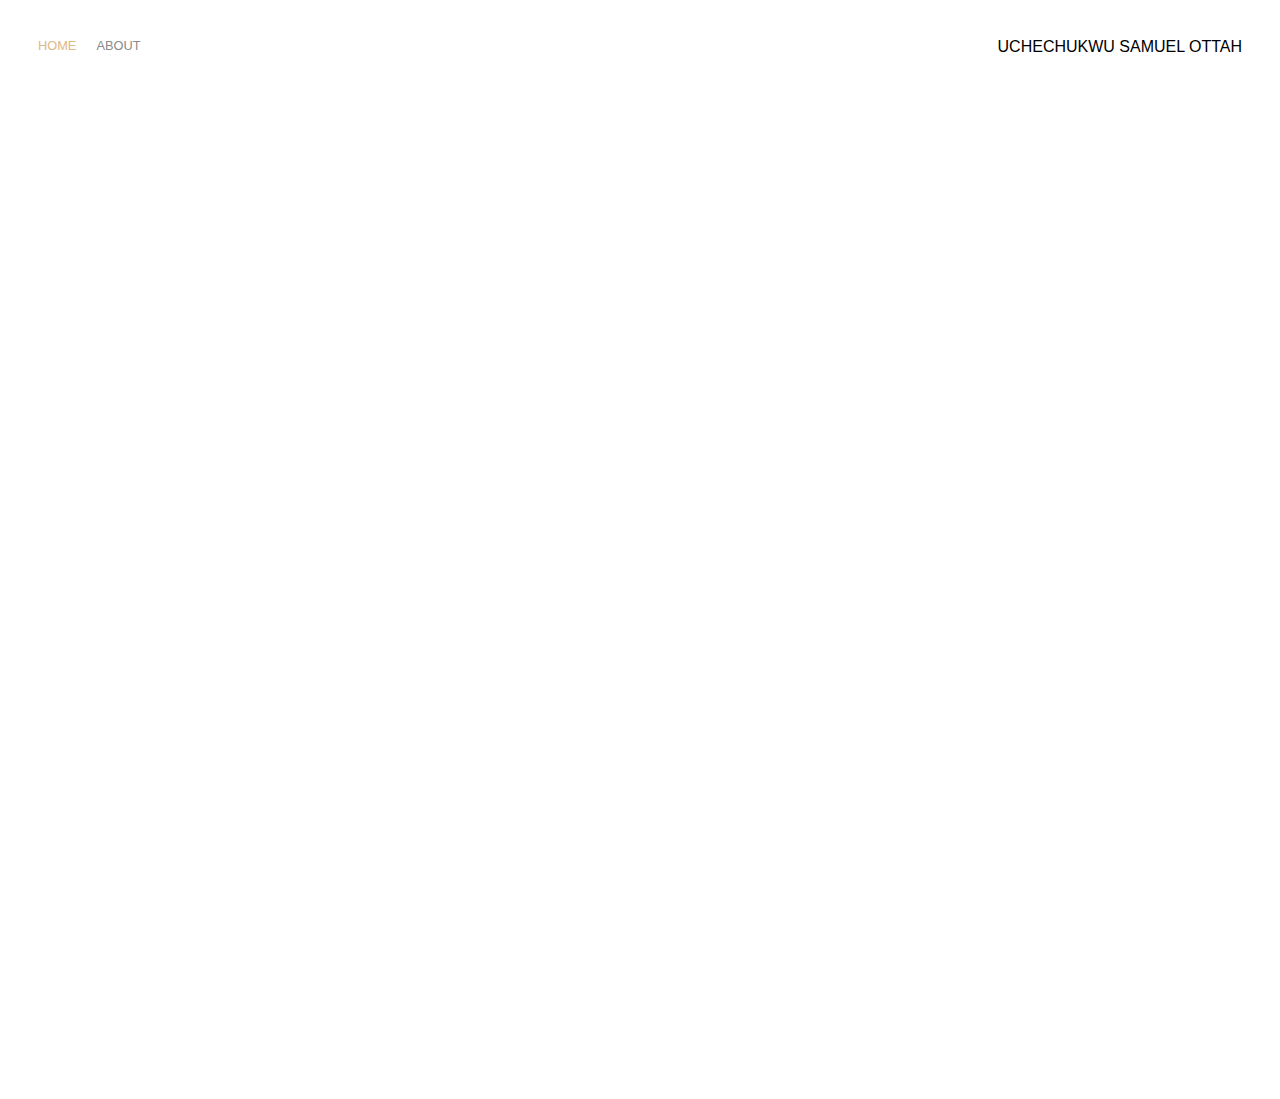
==== index.html @ 54ed7706 "Index page" ====
<!DOCTYPE html>
<html>
    <head>
        <meta charset="utf-8">
        <title>Homepage</title>
        <link rel="stylesheet" href="style.css">
    </head>
    <body>
        <div class="container">
            <div class="nav-wrapper">
                <div class="left-side">
                    <div class="nav-link-wrapper active-nav-link">
                        <a href="index.html">Home</a>
                    </div>
                    
                    <div class="nav-link-wrapper">
                        <a href="about.html">About</a>
                    </div>
                </div>

                
               <div class="right-side">
                   <div class="brand">
                        <div>UCHECHUKWU SAMUEL OTTAH</div>
                   </div>
                    
               </div>
            </div>



            <div class="content-wrapper">
                <div class="portfolio-items-wrapper">

                    <div class="portfolio-item-wrapper">
                        <div class="portfolio-img-background" style="background-image:url(images/img3.jpg);"></div>

                        <div class="img-text-wrapper">
                            <div class="logo-wrapper">
                                <img src="images/logos/quip.png" alt="">
                            </div>

                            <div class="subtitle">
                                Built by cee_note
                            </div>
                        </div>
                    </div>


                    <div class="portfolio-item-wrapper">
                        <div class="portfolio-img-background" style="background-image:url(images/img2.jpg);"></div>

                        <div class="img-text-wrapper">
                            <div class="logo-wrapper">
                                <img src="images/logos/quip.png" alt="">
                            </div>

                            <div class="subtitle">
                                Built by cee_note
                            </div>
                        </div>
                    </div>


                    <div class="portfolio-item-wrapper">
                        <div class="portfolio-img-background" style="background-image:url(images/img4.jpg);"></div>

                        <div class="img-text-wrapper">
                            <div class="logo-wrapper">
                                <img src="images/logos/quip.png" alt="">
                            </div>

                            <div class="subtitle">
                                Built by cee_note
                            </div>
                        </div>
                    </div>


                    <div class="portfolio-item-wrapper">
                        <div class="portfolio-img-background" style="background-image:url(images/img7.jpg);"></div>

                        <div class="img-text-wrapper">
                            <div class="logo-wrapper">
                                <img src="images/logos/quip.png" alt="">
                            </div>

                            <div class="subtitle">
                                Built by cee_note
                            </div>
                        </div>
                    </div>


                    <div class="portfolio-item-wrapper">
                        <div class="portfolio-img-background" style="background-image:url(images/img5.jpg);"></div>

                        <div class="img-text-wrapper">
                            <div class="logo-wrapper">
                                <img src="images/logos/quip.png" alt="">
                            </div>

                            <div class="subtitle">
                                Built by cee_note
                            </div>
                        </div>
                    </div>


                    <div class="portfolio-item-wrapper">
                        <div class="portfolio-img-background" style="background-image:url(images/img6.jpg);"></div>

                        <div class="img-text-wrapper">
                            <div class="logo-wrapper">
                                <img src="images/logos/quip.png" alt="">
                            </div>

                            <div class="subtitle">
                                Built by cee_note
                            </div>
                        </div>
                    </div>


                </div>
            </div>

            
        </div>
    </body>
    <script>
        const portfolioItems = document.querySelectorAll('.portfolio-item-wrapper')

        portfolioItems.forEach(portfolioItem => {
            portfolioItem.addEventListener('mouseover', () => {
                console.log(portfolioItem.childNodes[1].classList);
                portfolioItem.childNodes[1].classList.add('img-darken');

            })
            portfolioItem.addEventListener('mouseout', () => {
                portfolioItem.childNodes[1].classList.remove('img-darken');
                
            })
        })
    </script>
</html>
---- style.css ----
/* Master Styles*/
body{
    font-family: -apple-system, BlinkMacSystemFont, 'Segoe UI', Roboto, Oxygen, Ubuntu, Cantarell, 'Open Sans', 'Helvetica Neue', sans-serif;
    padding: 0px;
}

.container  {
    display: grid;
    grid-template-columns: 1fr;
}


/* Nav-Styles*/
.nav-wrapper  {
    display: flex;
    justify-content: space-between;
    padding: 30px;

}

.left-side  {
    display: flex;

}

.nav-wrapper > .left-side > div  {
    margin-right: 20px;
    font-size: 0.8em;
    text-transform: uppercase;

}

.nav-link-wrapper {
    height: 22px;
    border-bottom: 1px solid transparent;
    transition: border-bottom 1s;
}

.nav-link-wrapper a {
    color: #8a8a8a;
    text-decoration: none;
    transition: color 1s;
}

.nav-link-wrapper:hover {
    border-bottom: 1px solid burlywood;
}

.nav-link-wrapper a:hover {
    color: burlywood;
}

.active-nav-link    {
    border-bottom: ipx burlywood;
}

.active-nav-link    a {
    color: burlywood !important;
}

/* Portfolio Styles*/

.portfolio-items-wrapper    {
    display: grid;
    grid-template-columns: 1fr 1fr 1fr;

}

.portfolio-item-wrapper    {
    position: relative;
}

.portfolio-img-background   {
    height: 500px;
    width: 100%;
    background-size: cover;
    background-position: center;
    background-repeat: no-repeat;
}

.img-text-wrapper   {
    position: absolute;
    top: 0;
    display: flex;
    flex-direction: column;
    justify-content: center;
    align-items: center;
    height: 100%;
    text-align: center;
    padding-left: 100px;
    padding-right: 100px;
}

.logo-wrapper  img {
    width: 50%;
    margin-bottom: 20px;
}

.img-text-wrapper .subtitle {
    transition: 1s;
    font-weight: 600;
    color: transparent;
}

.img-text-wrapper:hover .subtitle   {
    font-weight: 600;
    color: burlywood;
}

.img-darken {
    transition: 1s;
    filter: brightness(10%);
}


/*About page styles*/
.two-column-wrapper {
    display: grid;
    grid-template-columns: 1fr 1fr;
}

.profile-image-wrapper  img {
    width: 100%;
}

.profile-content-wrapper    {
    padding: 30px;
}

.profile-content-wrapper  h1 {
    color: burlywood;
}
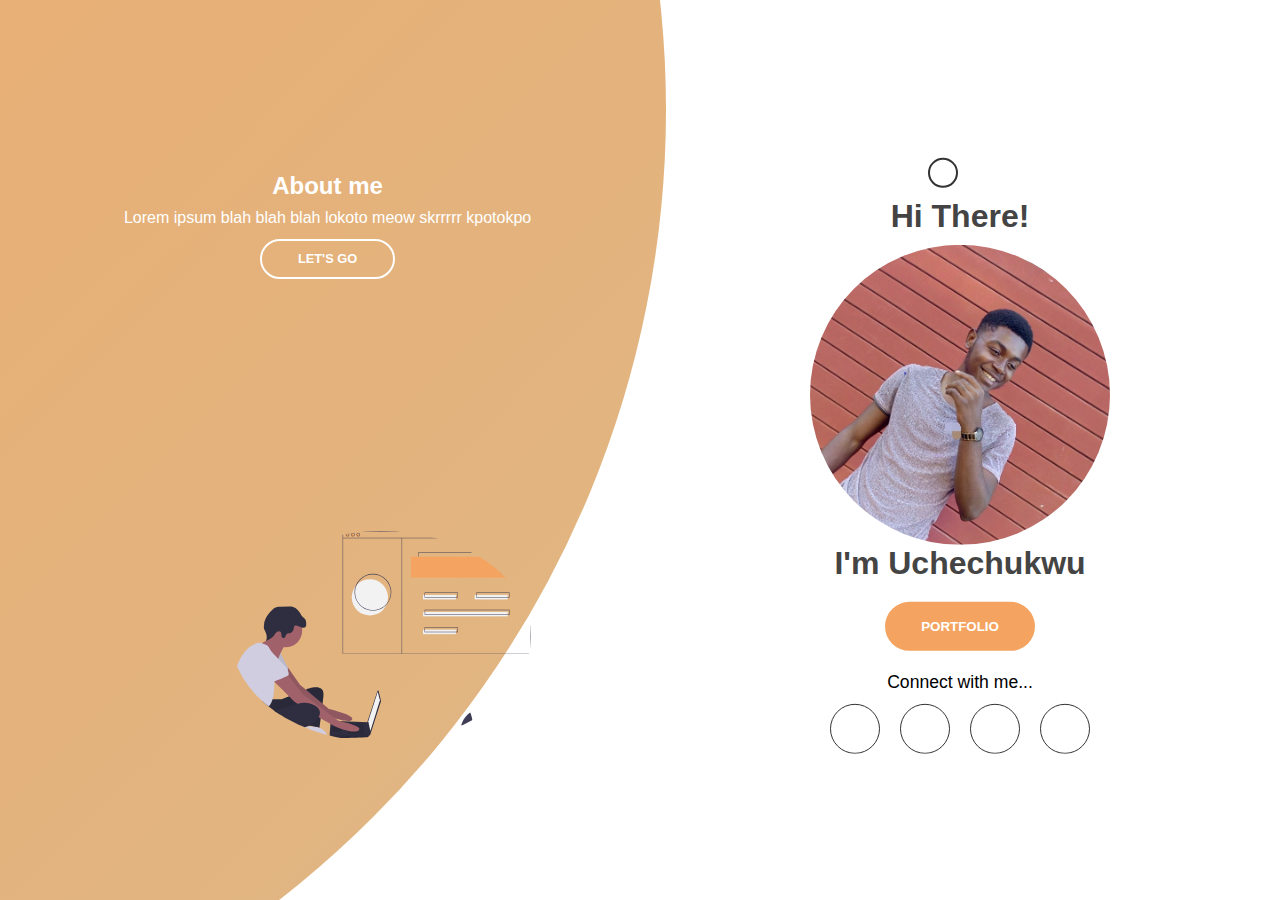
==== commit 833b4929: "Correction" ====
--- a/index.html
+++ b/index.html
@@ -1,146 +1,125 @@
 <!DOCTYPE html>
-<html>
-    <head>
-        <meta charset="utf-8">
-        <title>Homepage</title>
-        <link rel="stylesheet" href="style.css">
-    </head>
-    <body>
-        <div class="container">
-            <div class="nav-wrapper">
-                <div class="left-side">
-                    <div class="nav-link-wrapper active-nav-link">
-                        <a href="index.html">Home</a>
+<html lang="en">
+<head>
+    <meta charset="UTF-8">
+    <meta name="viewport" content="width=device-width, initial-scale=1.0">
+    <link rel="stylesheet" href="style.css">
+    <link rel="stylesheet" href="path/to/font-awesome/css/font-awesome.min.css">
+    <script src="https://kit.fontawesome.com/73888c59c0.js" crossorigin="anonymous"></script>
+
+    <title>Home</title>
+</head>
+<body>
+    <div class="container">
+
+        <div class="content-wrapper">
+            <div class="content-container">
+                <div class="profile-container">
+                    <div class="light-dark">
+                        <button class="dark-btn">
+                            <i class="fa fa-moon-o" id="dark-btn"></i>
+                        </button>
+                        <button class="light-btn">
+                            <i class="fa fa-sun-o" id="light-btn"></i>
+                        </button>
                     </div>
+
+                    <h1 class="title">Hi There!</h1>
+
+                    <img src="img/IMG_20171203_173423.jpg">
+
+                    <h2 class="title">I'm Uchechukwu</h2>
+
+
                     
-                    <div class="nav-link-wrapper">
-                        <a href="about.html">About</a>
+                    <button>PORTFOLIO</button>
+
+
+
+
+                    <p class="social-text">Connect with me...</p>
+
+
+                    <div class="social-media">
+                        <a href="#" class="social-icon">
+                            <i class="fa fa-instagram" aria-hidden="true"></i>
+                        </a>
+                        <a href="#" class="social-icon">
+                            <i class="fa fa-twitter" aria-hidden="true"></i>
+                        </a>
+                        <a href="#" class="social-icon">
+                            <i class="fa fa-linkedin" aria-hidden="true"></i>
+                        </a>
+                        <a href="#" class="social-icon">
+                            <i class="fa fa-github" aria-hidden="true"></i>
+                        </a>
                     </div>
                 </div>
 
-                
-               <div class="right-side">
-                   <div class="brand">
-                        <div>UCHECHUKWU SAMUEL OTTAH</div>
-                   </div>
-                    
-               </div>
-            </div>
 
 
 
-            <div class="content-wrapper">
-                <div class="portfolio-items-wrapper">
+                <div class="projects-container">
+                    <h1 class="title">Portfolio</h1>
 
-                    <div class="portfolio-item-wrapper">
-                        <div class="portfolio-img-background" style="background-image:url(images/img3.jpg);"></div>
-
-                        <div class="img-text-wrapper">
-                            <div class="logo-wrapper">
-                                <img src="images/logos/quip.png" alt="">
-                            </div>
-
-                            <div class="subtitle">
-                                Built by cee_note
-                            </div>
-                        </div>
-                    </div>
+                    <h2 class="title">Projects</h2>
 
 
-                    <div class="portfolio-item-wrapper">
-                        <div class="portfolio-img-background" style="background-image:url(images/img2.jpg);"></div>
-
-                        <div class="img-text-wrapper">
-                            <div class="logo-wrapper">
-                                <img src="images/logos/quip.png" alt="">
-                            </div>
-
-                            <div class="subtitle">
-                                Built by cee_note
-                            </div>
-                        </div>
-                    </div>
+                    
+                    <button>HOME</button>
 
 
-                    <div class="portfolio-item-wrapper">
-                        <div class="portfolio-img-background" style="background-image:url(images/img4.jpg);"></div>
-
-                        <div class="img-text-wrapper">
-                            <div class="logo-wrapper">
-                                <img src="images/logos/quip.png" alt="">
-                            </div>
-
-                            <div class="subtitle">
-                                Built by cee_note
-                            </div>
-                        </div>
-                    </div>
 
 
-                    <div class="portfolio-item-wrapper">
-                        <div class="portfolio-img-background" style="background-image:url(images/img7.jpg);"></div>
-
-                        <div class="img-text-wrapper">
-                            <div class="logo-wrapper">
-                                <img src="images/logos/quip.png" alt="">
-                            </div>
-
-                            <div class="subtitle">
-                                Built by cee_note
-                            </div>
-                        </div>
-                    </div>
+                    <p class="social-text">Connect with me...</p>
 
 
-                    <div class="portfolio-item-wrapper">
-                        <div class="portfolio-img-background" style="background-image:url(images/img5.jpg);"></div>
+                    <div class="social-media">
+                        <a href="#" class="social-icon">
+                            <i class="fa fa-instagram" aria-hidden="true"></i>
+                        </a>
+                        <a href="#" class="social-icon">
+                            <i class="fa fa-twitter" aria-hidden="true"></i>
+                        </a>
+                        <a href="#" class="social-icon">
+                            <i class="fa fa-linkedin" aria-hidden="true"></i>
+                        </a>
+                        <a href="#" class="social-icon">
+                            <i class="fa fa-github" aria-hidden="true"></i>
+                        </a>
+                    </div>
+                </div>
+                
+            </div>
+        </div>
 
-                        <div class="img-text-wrapper">
-                            <div class="logo-wrapper">
-                                <img src="images/logos/quip.png" alt="">
-                            </div>
+        <div class="panels-container">
+            <div class="panel left-panel">
+                <div class="content">
+                    <h3>About me</h3>
+                    <p>Lorem ipsum blah blah blah lokoto meow skrrrrr kpotokpo</p>
+                    <button class="btn transparent" id="about-btn">Let's go</button>
+                </div>
 
-                            <div class="subtitle">
-                                Built by cee_note
-                            </div>
-                        </div>
-                    </div>
+                <img src="img/undraw_web_developer.svg" class="image">
+            </div>
+
+            <div class="panel right-panel">
+                <div class="content">
+                    <h3>Check out my profile</h3>
+                    <p>Lorem ipsum blah blah blah lokoto meow skrrrrr kpotokpo</p>
+                    <button class="btn transparent" id="profile-btn">Profile</button>
+                </div>
+
+                <img src="" class="image">
+            </div>
+        </div>
 
 
-                    <div class="portfolio-item-wrapper">
-                        <div class="portfolio-img-background" style="background-image:url(images/img6.jpg);"></div>
 
-                        <div class="img-text-wrapper">
-                            <div class="logo-wrapper">
-                                <img src="images/logos/quip.png" alt="">
-                            </div>
+    </div>
 
-                            <div class="subtitle">
-                                Built by cee_note
-                            </div>
-                        </div>
-                    </div>
-
-
-                </div>
-            </div>
-
-            
-        </div>
-    </body>
-    <script>
-        const portfolioItems = document.querySelectorAll('.portfolio-item-wrapper')
-
-        portfolioItems.forEach(portfolioItem => {
-            portfolioItem.addEventListener('mouseover', () => {
-                console.log(portfolioItem.childNodes[1].classList);
-                portfolioItem.childNodes[1].classList.add('img-darken');
-
-            })
-            portfolioItem.addEventListener('mouseout', () => {
-                portfolioItem.childNodes[1].classList.remove('img-darken');
-                
-            })
-        })
-    </script>
+    <script src="app.js"></script>
+    
+</body>
 </html>--- a/style.css
+++ b/style.css
@@ -1,133 +1,439 @@
-/* Master Styles*/
-body{
-    font-family: -apple-system, BlinkMacSystemFont, 'Segoe UI', Roboto, Oxygen, Ubuntu, Cantarell, 'Open Sans', 'Helvetica Neue', sans-serif;
-    padding: 0px;
-}
-
-.container  {
+
+
+* {
+    padding: 0%;
+    margin: 0%;
+    box-sizing: border-box;
+}
+
+body {
+    font-family: sans-serif;
+}
+
+.container {
+    position: relative;
+    width: 100%;
+    min-height: 100vh;
+    background-color: #fff;
+    overflow: hidden;
+}
+
+.container:before {
+    content: '';
+    position: absolute;
+    width: 2000px;
+    height: 2000px;
+    border-radius: 50%;
+    background: linear-gradient(-45deg, #deb887, #f4a460);
+    top: -10%;
+    right: 48%;
+    transform: translateY(-40%);
+    z-index: 6;
+    transition: 2s ease-in-out;
+}
+
+
+
+.content-wrapper {
+    position: absolute;
+    width: 100%;
+    height: 100%;
+    top: 0;
+    left: 0;
+    background-color: #fff;
+}
+
+.content-container {
+    position: absolute;
+    top: 50%;
+    left: 75%;
+    transform: translate(-50%, -50%);
+    width: 50%;
     display: grid;
     grid-template-columns: 1fr;
-}
-
-
-/* Nav-Styles*/
-.nav-wrapper  {
+    z-index: 5;
+}
+
+
+.profile-container {
     display: flex;
-    justify-content: space-between;
-    padding: 30px;
-
-}
-
-.left-side  {
+    align-items: center;
+    justify-content: center;
+    flex-direction: column;
+    padding: 0 5px;
+    overflow: hidden;
+    grid-column: 1 / 2;
+    grid-row: 1 / 2;
+    z-index: 2;
+    transition: 0.5s 1s ease-in-out;
+}
+
+
+.projects-container {
     display: flex;
-
-}
-
-.nav-wrapper > .left-side > div  {
-    margin-right: 20px;
-    font-size: 0.8em;
+    align-items: center;
+    justify-content: center;
+    flex-direction: column;
+    grid-column: 1 / 2;
+    grid-row: 1 / 2;
+    z-index: 1;
+    opacity: 0;
+    transition: 0.5s 1s ease-in-out;
+}
+
+
+
+.title {
+    font-size: 2rem;
+    color: #444;
+    margin-bottom: 10px;
+}
+
+img {
+    max-width: 300px;
+    width: 50%;
+    border-radius: 50%;
+    border: none;
+}
+
+button {
+    width: 150px;
+    height: 49px;
+    border: none;
+    border-radius: 49px;
+    cursor: pointer;
+    background-color: sandybrown;
+    color: #fff;
     text-transform: uppercase;
-
-}
-
-.nav-link-wrapper {
-    height: 22px;
-    border-bottom: 1px solid transparent;
-    transition: border-bottom 1s;
-}
-
-.nav-link-wrapper a {
-    color: #8a8a8a;
+    font-weight: 700;
+    margin: 10px 0;
+    transition: .5s;
+}
+
+button:hover {
+    background-color: burlywood;
+}
+
+
+.social-text {
+    padding: .7rem 0;
+    font-size: 1.1rem;
+}
+
+.social-media {
+    display: flex;
+    justify-content: center;
+}
+
+.social-icon {
+    height: 50px;
+    width: 50px;
+    border: 1px solid;
+    margin: 0 10px;
+    display: flex;
+    justify-content: center;
+    align-items: center;
     text-decoration: none;
-    transition: color 1s;
-}
-
-.nav-link-wrapper:hover {
-    border-bottom: 1px solid burlywood;
-}
-
-.nav-link-wrapper a:hover {
-    color: burlywood;
-}
-
-.active-nav-link    {
-    border-bottom: ipx burlywood;
-}
-
-.active-nav-link    a {
-    color: burlywood !important;
-}
-
-/* Portfolio Styles*/
-
-.portfolio-items-wrapper    {
+    color: #333;
+    font-size: 20px;
+    border-radius: 50%;
+    transition: .3s;
+}
+
+.social-icon:hover {
+    color: sandybrown;
+    border-color: burlywood;
+}
+
+
+
+.panels-container {
+    position: absolute;
+    width: 100%;
+    height: 100%;
+    top: 0;
+    left: 0;
     display: grid;
-    grid-template-columns: 1fr 1fr 1fr;
-
-}
-
-.portfolio-item-wrapper    {
-    position: relative;
-}
-
-.portfolio-img-background   {
-    height: 500px;
-    width: 100%;
-    background-size: cover;
-    background-position: center;
-    background-repeat: no-repeat;
-}
-
-.img-text-wrapper   {
-    position: absolute;
-    top: 0;
+    grid-template-columns: repeat(2, 1fr);
+}   
+
+.panel {
     display: flex;
     flex-direction: column;
-    justify-content: center;
-    align-items: center;
-    height: 100%;
+    align-items: flex-end;
+    justify-content: space-around;
     text-align: center;
-    padding-left: 100px;
-    padding-right: 100px;
-}
-
-.logo-wrapper  img {
-    width: 50%;
-    margin-bottom: 20px;
-}
-
-.img-text-wrapper .subtitle {
-    transition: 1s;
+    z-index: 7;
+}
+
+.left-panel {
+    pointer-events: all;
+    padding: 3rem 17% 2rem 12%;
+}
+
+.right-panel {
+    pointer-events: none;
+    padding: 3rem 12% 2rem 17%;
+    opacity: 0;
+}
+
+.panel .content {
+    color: #fff;
+    transition: 1s .7s ease-in-out;
+
+}
+
+.panel h3 {
+    font-weight: 700;
+    line-height: 1;
+    font-size: 1.5rem;
+}
+
+.panel p {
+    font-size: 1rem;
+    padding: 0.7rem 0;
+}
+
+.btn.transparent {
+    margin: 0;
+    background: none;
+    border: 2.5px solid #fff;
+    width: 135px;
+    height: 40px;
     font-weight: 600;
-    color: transparent;
-}
-
-.img-text-wrapper:hover .subtitle   {
-    font-weight: 600;
-    color: burlywood;
-}
-
-.img-darken {
-    transition: 1s;
-    filter: brightness(10%);
-}
-
-
-/*About page styles*/
-.two-column-wrapper {
-    display: grid;
-    grid-template-columns: 1fr 1fr;
-}
-
-.profile-image-wrapper  img {
+    font-size: 0.8rem;
+}
+
+
+.image {
     width: 100%;
-}
-
-.profile-content-wrapper    {
-    padding: 30px;
-}
-
-.profile-content-wrapper  h1 {
-    color: burlywood;
-}
-
+    transition: 1s .5s ease-in-out;
+}
+
+
+.right-panel .content, .right-panel .image {
+    transform: translateX(800px);
+}
+
+
+/*-------------- NIGHT MODE AND ANIMATION ------------------*/
+
+.light-dark button {
+    height: 30px;
+    width: 30px;
+    border-radius: 50%;
+    background-color: #fff;
+    border: 2px solid #333;
+    pointer-events: all;
+}
+
+.content-wrapper button.light-btn {
+    background-color: #fff;
+    border: #fff;
+    justify-content: center;
+    pointer-events: none;
+    opacity: 0;
+}
+.content-wrapper button.dark-btn {
+    justify-content: center;
+    pointer-events: all;
+}
+
+
+
+.content-wrapper.dark-mode {
+    background-color: #333;
+    color: #fff;
+}
+.content-wrapper.dark-mode .social-icon {
+    color: #fff;
+}
+.content-wrapper.dark-mode .title {
+    color: #fff;
+}
+.content-wrapper.dark-mode .right-panel {
+    color: #fff;
+}
+.content-wrapper.dark-mode button.dark-btn {
+    background-color: #333;
+    pointer-events: none;
+    opacity: 0;
+}
+.content-wrapper.dark-mode button.light-btn {
+    pointer-events: all;
+    opacity: 1;
+}
+
+
+
+
+
+
+
+
+
+
+/*--------- ANIMATION ------------*/
+
+.container.about-mode:before {
+    transform: translate(100%, -40%);
+    right: 50%;
+}
+
+.container.about-mode .left-panel .image,
+.container.about-mode .left-panel .content {
+    transform: translateX(-800px);
+}
+
+.container.about-mode .right-panel .content,
+.container.about-mode .right-panel .image {
+    transform: translateX(0px);
+}
+
+.container.about-mode .left-panel {
+    pointer-events: none;
+}
+.container.about-mode .right-panel {
+    pointer-events: all;
+    opacity: 1;
+}
+
+.container.about-mode .content-container {
+    left: 25%;
+}
+
+.container.about-mode .profile-container {
+    z-index: 1;
+    opacity: 0
+}
+.container.about-mode .projects-container {
+    z-index: 2;
+    opacity: 1;
+}
+
+
+
+
+
+
+/*------------- MEDIA QUERY -----------------*/
+@media (max-width: 700px) {
+    .container{
+        min-height: 800px;
+        height: 100vh;
+    }
+
+    .container:before{
+        width: 1500px;
+        height: 1500px;
+        left: 30%;
+        bottom: 79%;
+        transform: translateX(-50%);
+        right: initial;
+        top: initial;
+        transition: 2s ease-in-out;
+    }
+    
+    .content-container{
+        width: 100%;
+        left: 50%;
+        top: 90%;
+        transform: translate(-50%, -100%);
+        transition: 1s 0.8s ease-in-out;
+    }
+
+    .panels-container{
+        grid-template-columns: 1fr;
+        grid-template-rows: 1fr 2fr 1fr;
+    }
+
+    .panel {
+        flex-direction: row;
+        justify-content: space-around;
+        align-items: center;
+        padding: 2.5rem 10%;
+    }
+
+    .panel .content {
+        padding-right: 20%;
+        transition: 1s 0.7s ease-in-out;
+    }
+
+    .panel h3{
+        font-size: 1.2rem;
+    }
+
+    .panel p {
+        font-size: 0.9rem;
+        padding: 0.5rem 0;
+    }
+
+    .btn.transparent{
+        width: 120px;
+        height: 40px;
+        font-size: 0.8rem;
+    }
+
+
+    .image{
+        width: 150px;
+        transition: 1s 0.7s ease-in-out;
+    }
+
+    .left-panel {
+        grid-row: 1 / 2;
+    }
+
+    .right-panel {
+        grid-row: 3 / 4;
+    }
+
+
+    .right-panel .content, .right-panel .image {
+        transform: translateX(300px);
+    }
+        
+    .container.about-mode:before{
+        transform: translate(-50%, 100%);
+        bottom: 25%;
+        right: initial;
+    }
+
+    .container.about-mode .left-panel .image,
+    .container.about-mode .left-panel .content{
+        transform: translateY(-350px);
+    }
+
+    .container.about-mode .content-container {
+        top: 5%;
+        transform: translate(-50%);
+        left: 50%;
+    }
+
+}
+
+@media (max-width: 600px){
+    .profile-container{
+        padding: 0 1.5rem;
+    }
+    .projects-container{
+        padding: 0 1.5rem;
+    }
+    
+    .image{
+        display: none;
+    }
+
+    .panel .content {
+        padding: 0.5rem 1rem;
+    }
+
+    .container:before{
+        bottom: 80%;
+        left: 50%;
+    }
+}
+
+
+/*------------ DARK MODE -----------------*/
+
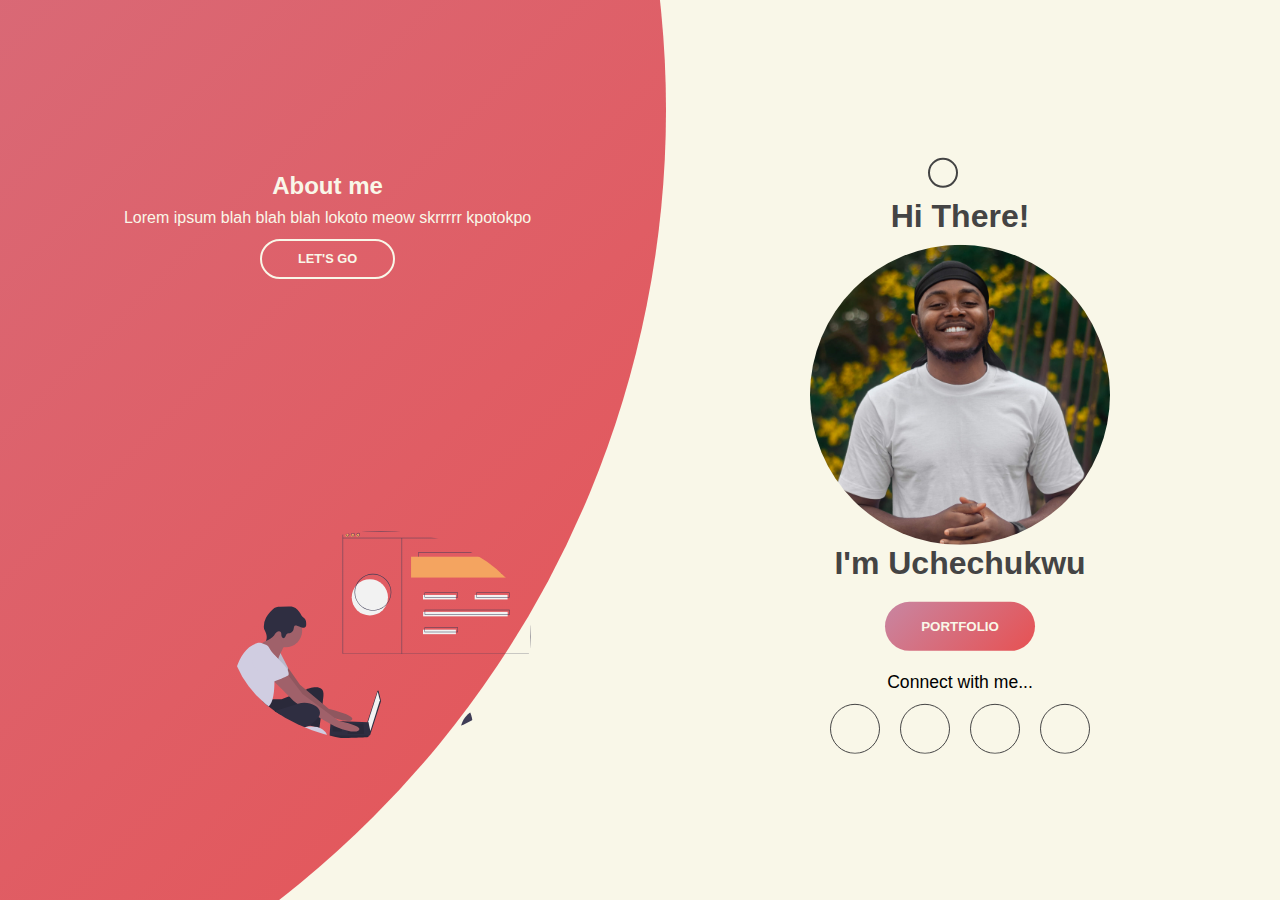
==== commit 31237b7d: "modified light/dark mode" ====
--- a/index.html
+++ b/index.html
@@ -26,13 +26,13 @@
 
                     <h1 class="title">Hi There!</h1>
 
-                    <img src="img/IMG_20171203_173423.jpg">
+                    <img src="img/headshot1.jpg">
 
                     <h2 class="title">I'm Uchechukwu</h2>
 
 
                     
-                    <button>PORTFOLIO</button>
+                    <button class="grad">PORTFOLIO</button>
 
 
 
@@ -66,7 +66,7 @@
 
 
                     
-                    <button>HOME</button>
+                    <button class="grad">HOME</button>
 
 
 
--- a/style.css
+++ b/style.css
@@ -14,7 +14,7 @@
     position: relative;
     width: 100%;
     min-height: 100vh;
-    background-color: #fff;
+    background-color: #F9F7E8;
     overflow: hidden;
 }
 
@@ -24,7 +24,7 @@
     width: 2000px;
     height: 2000px;
     border-radius: 50%;
-    background: linear-gradient(-45deg, #deb887, #f4a460);
+    background: linear-gradient(-45deg, #E75152, #C886A2);
     top: -10%;
     right: 48%;
     transform: translateY(-40%);
@@ -40,7 +40,7 @@
     height: 100%;
     top: 0;
     left: 0;
-    background-color: #fff;
+    background-color: #F9F7E8;
 }
 
 .content-container {
@@ -65,7 +65,7 @@
     grid-column: 1 / 2;
     grid-row: 1 / 2;
     z-index: 2;
-    transition: 0.5s 1s ease-in-out;
+    transition: 0.2s .5s ease-in-out;
 }
 
 
@@ -78,7 +78,7 @@
     grid-row: 1 / 2;
     z-index: 1;
     opacity: 0;
-    transition: 0.5s 1s ease-in-out;
+    transition: 0.2s .5s ease-in-out;
 }
 
 
@@ -102,16 +102,20 @@
     border: none;
     border-radius: 49px;
     cursor: pointer;
-    background-color: sandybrown;
-    color: #fff;
+    background-color: #E75152;
+    color: #F9F7E8;
     text-transform: uppercase;
     font-weight: 700;
     margin: 10px 0;
-    transition: .5s;
+    transition: .7s;
+}
+
+.grad {
+    background: linear-gradient(-45deg, #E75152, #C886A2);
 }
 
 button:hover {
-    background-color: burlywood;
+    opacity: 0.7;
 }
 
 
@@ -134,15 +138,15 @@
     justify-content: center;
     align-items: center;
     text-decoration: none;
-    color: #333;
+    color: #444;
     font-size: 20px;
     border-radius: 50%;
-    transition: .3s;
+    transition: .5s;
 }
 
 .social-icon:hover {
-    color: sandybrown;
-    border-color: burlywood;
+    color: #E75152;
+    border-color: #FBCBC1;
 }
 
 
@@ -178,7 +182,7 @@
 }
 
 .panel .content {
-    color: #fff;
+    color: #F9F7E8;
     transition: 1s .7s ease-in-out;
 
 }
@@ -197,7 +201,7 @@
 .btn.transparent {
     margin: 0;
     background: none;
-    border: 2.5px solid #fff;
+    border: 2.5px solid #F9F7E8;
     width: 135px;
     height: 40px;
     font-weight: 600;
@@ -222,14 +226,14 @@
     height: 30px;
     width: 30px;
     border-radius: 50%;
-    background-color: #fff;
-    border: 2px solid #333;
+    background-color: #F9F7E8;
+    border: 2px solid #444;
     pointer-events: all;
 }
 
 .content-wrapper button.light-btn {
-    background-color: #fff;
-    border: #fff;
+    background-color: #F9F7E8;
+    border: #F9F7E8;
     justify-content: center;
     pointer-events: none;
     opacity: 0;
@@ -237,31 +241,39 @@
 .content-wrapper button.dark-btn {
     justify-content: center;
     pointer-events: all;
+    opacity: 1;
+    color: #444;
 }
 
 
 
 .content-wrapper.dark-mode {
-    background-color: #333;
+    background-color: #444;
+    color: #F9F7E8;
+}
+.content-wrapper.dark-mode .social-icon {
+    color: #F9F7E8;
+}
+.content-wrapper.dark-mode .title {
+    color: #F9F7E8;
+}
+.content-wrapper.dark-mode .right-panel {
+    color: #F9F7E8;
+}
+.content-wrapper.dark-mode button.dark-btn {
+    background-color: #444;
     color: #fff;
-}
-.content-wrapper.dark-mode .social-icon {
-    color: #fff;
-}
-.content-wrapper.dark-mode .title {
-    color: #fff;
-}
-.content-wrapper.dark-mode .right-panel {
-    color: #fff;
-}
-.content-wrapper.dark-mode button.dark-btn {
-    background-color: #333;
     pointer-events: none;
     opacity: 0;
 }
 .content-wrapper.dark-mode button.light-btn {
     pointer-events: all;
+    color: #444;
     opacity: 1;
+}
+
+button .fa-moon-o {
+
 }
 
 
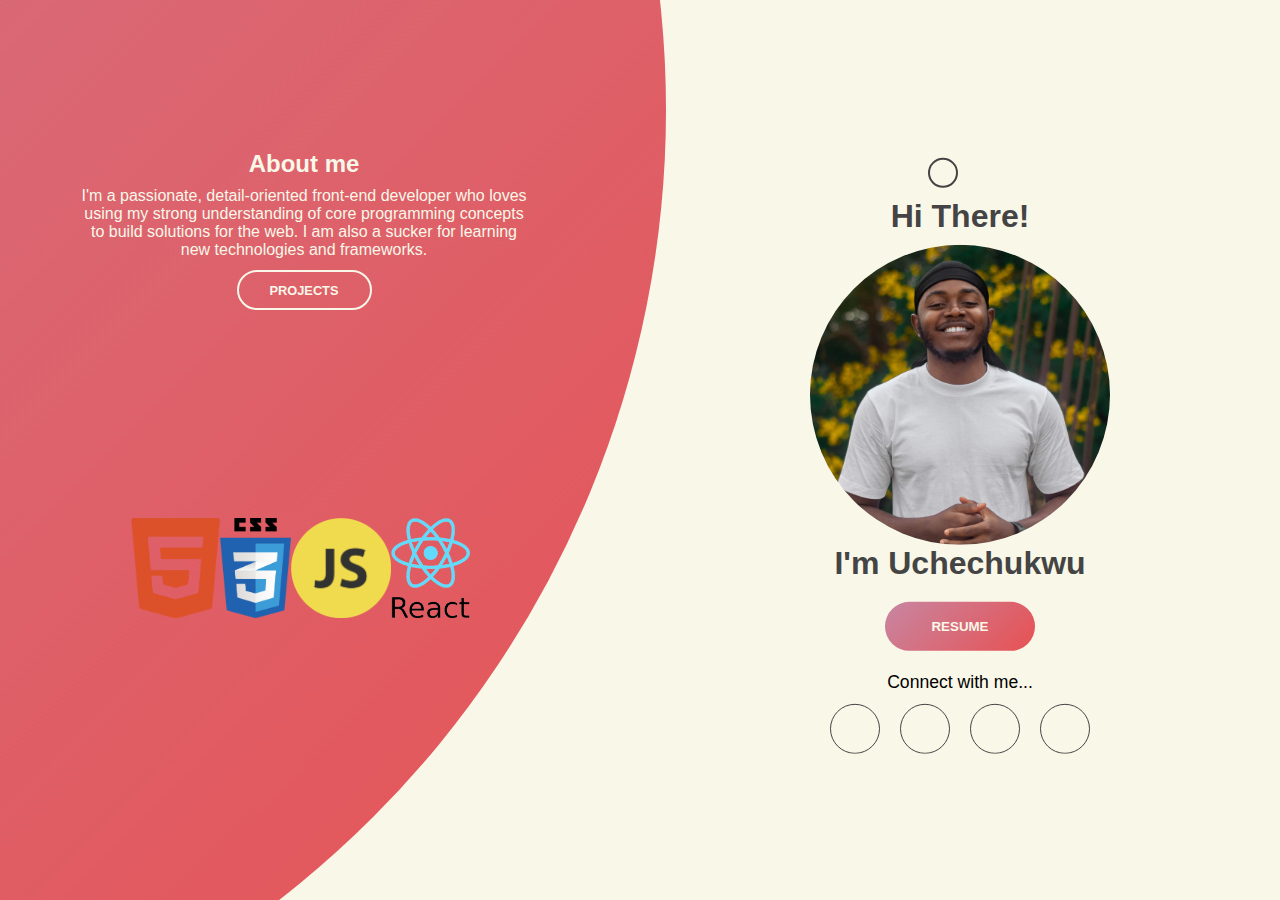
==== commit 8aa7b94f: "update" ====
--- a/index.html
+++ b/index.html
@@ -32,7 +32,7 @@
 
 
                     
-                    <button class="grad">PORTFOLIO</button>
+                    <button class="grad">RESUME</button>
 
 
 
@@ -66,7 +66,7 @@
 
 
                     
-                    <button class="grad">HOME</button>
+                    <button class="grad">Coming Soon...</button>
 
 
 
@@ -97,11 +97,19 @@
             <div class="panel left-panel">
                 <div class="content">
                     <h3>About me</h3>
-                    <p>Lorem ipsum blah blah blah lokoto meow skrrrrr kpotokpo</p>
-                    <button class="btn transparent" id="about-btn">Let's go</button>
+                    <p>I'm a passionate, detail-oriented front-end developer who loves using
+                        my strong understanding of core programming concepts to build solutions for the web.
+                        I am also a sucker for learning new technologies and frameworks.</p>
+                    <button class="btn transparent" id="about-btn">Projects</button>
                 </div>
 
-                <img src="img/undraw_web_developer.svg" class="image">
+                <div class="image">
+                    <img src="img/html5.png" class="img" >
+                    <img src="img/css3.png" class="img" >
+                    <img src="img/javascript.png" class="img" >
+                    <img src="img/SeekPng.com_react-logo-png_8263542.png" class="img" >
+
+                </div>
             </div>
 
             <div class="panel right-panel">
@@ -111,7 +119,7 @@
                     <button class="btn transparent" id="profile-btn">Profile</button>
                 </div>
 
-                <img src="" class="image">
+                <img src="">
             </div>
         </div>
 
--- a/style.css
+++ b/style.css
@@ -210,8 +210,17 @@
 
 
 .image {
-    width: 100%;
+    height: 30%;
+    margin-right: 38%;
+    width: 50%;
+    display: flex;
+    justify-content: space-between;
     transition: 1s .5s ease-in-out;
+}
+
+.image img {
+    height: 100px;
+    border-radius: 0;
 }
 
 
@@ -329,6 +338,19 @@
 
 
 /*------------- MEDIA QUERY -----------------*/
+@media (max-width: 900px) {
+    .image {
+        height: 25%;
+        margin-right: 45%;
+    }
+
+    .image img {
+        height: 70px;
+        border-radius: 0;
+    }
+
+}
+
 @media (max-width: 700px) {
     .container{
         min-height: 800px;
@@ -349,9 +371,13 @@
     .content-container{
         width: 100%;
         left: 50%;
-        top: 90%;
+        top: 95%;
         transform: translate(-50%, -100%);
         transition: 1s 0.8s ease-in-out;
+    }
+
+    .profile-container {
+        padding-top: 100px;
     }
 
     .panels-container{
@@ -368,6 +394,7 @@
 
     .panel .content {
         padding-right: 20%;
+        margin-bottom: 20%;
         transition: 1s 0.7s ease-in-out;
     }
 
@@ -386,18 +413,25 @@
         font-size: 0.8rem;
     }
 
-
-    .image{
-        width: 150px;
-        transition: 1s 0.7s ease-in-out;
-    }
-
     .left-panel {
         grid-row: 1 / 2;
     }
 
+    .left-panel .content h3 {
+        display: none;
+    }
+
+    .left-panel .content p {
+        padding-left: -15px;
+        margin-top: -20px;
+    }
+
     .right-panel {
         grid-row: 3 / 4;
+    }
+
+    .right-panel .content {
+        margin-bottom: 20px;
     }
 
 
@@ -431,6 +465,11 @@
     .projects-container{
         padding: 0 1.5rem;
     }
+
+    .left-panel .content p {
+        padding-left: -25px;
+        margin-top: -20px;
+    }
     
     .image{
         display: none;
